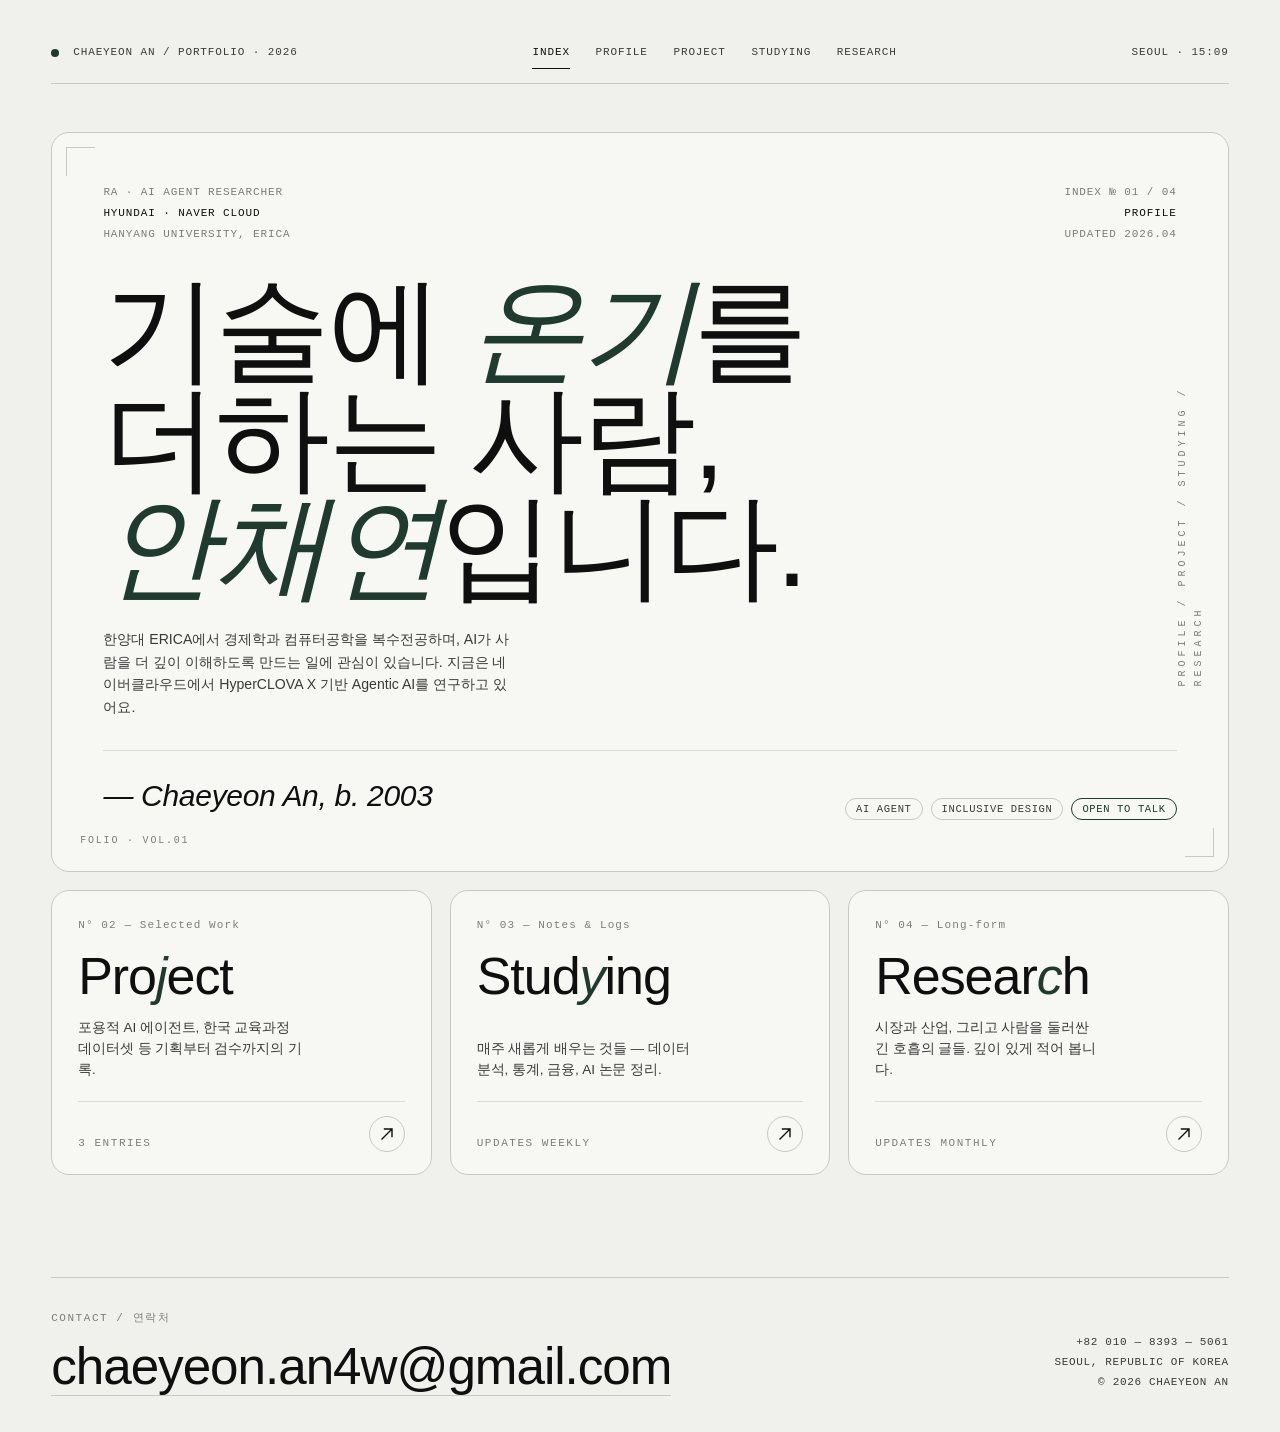
==== index.html @ e46ffd41 "portfolio init" ====
<!doctype html>
<html lang="ko">
<head>
<meta charset="utf-8" />
<meta name="viewport" content="width=device-width, initial-scale=1" />
<title>Chaeyeon An — Portfolio</title>
<link rel="preconnect" href="https://fonts.googleapis.com" />
<link rel="preconnect" href="https://fonts.gstatic.com" crossorigin />
<link href="https://hangeul.pstatic.net/hangeul_static/css/nanum-square.css" rel="stylesheet" />
<link rel="stylesheet" href="styles.css" />
<style>
  /* ─── Hero ─────────────────────────────────────────────── */
  .hero {
    border: 1px solid var(--line);
    background: var(--paper);
    border-radius: var(--r-lg);
    padding: clamp(28px, 4vw, 56px);
    position: relative;
    overflow: hidden;
    min-height: clamp(440px, 62vh, 620px);
    display: grid;
    grid-template-rows: auto 1fr auto;
    gap: 32px;
  }

  .hero-meta {
    display: flex;
    justify-content: space-between;
    align-items: flex-start;
    gap: 24px;
    font-family: var(--mono);
    font-size: 11px;
    letter-spacing: 0.08em;
    text-transform: uppercase;
    color: var(--ink-mute);
  }
  .hero-meta .col { display: flex; flex-direction: column; gap: 4px; }
  .hero-meta .col strong { color: var(--ink); font-weight: 500; }
  .hero-meta .right { text-align: right; }

  .hero-headline {
    font-family: var(--serif);
    font-size: clamp(48px, 9vw, 132px);
    line-height: 0.94;
    letter-spacing: -0.025em;
    color: var(--ink);
    align-self: center;
    max-width: 16ch;
  }
  .hero-headline .it { font-style: italic; color: var(--accent); }
  .hero-headline .small {
    display: block;
    font-family: var(--sans);
    font-size: clamp(13px, 1.1vw, 16px);
    letter-spacing: 0;
    line-height: 1.6;
    color: var(--ink-soft);
    margin-top: 28px;
    max-width: 52ch;
    font-weight: 400;
  }

  .hero-tail {
    display: flex;
    justify-content: space-between;
    align-items: end;
    gap: 24px;
    border-top: 1px solid var(--line-soft);
    padding-top: 22px;
  }
  .hero-tail .name {
    font-family: var(--serif);
    font-style: italic;
    font-size: clamp(20px, 2.5vw, 30px);
    letter-spacing: -0.01em;
  }
  .hero-tail .tags {
    display: flex; gap: 8px; flex-wrap: wrap;
    justify-content: flex-end;
  }

  /* corner decorations */
  .hero::before, .hero::after {
    content: "";
    position: absolute;
    width: 28px; height: 28px;
    border: 1px solid var(--line);
  }
  .hero::before { top: 14px; left: 14px; border-right: none; border-bottom: none; }
  .hero::after { bottom: 14px; right: 14px; border-left: none; border-top: none; }

  /* ─── Cards row ────────────────────────────────────────── */
  .cards {
    margin-top: 18px;
    display: grid;
    grid-template-columns: repeat(3, 1fr);
    gap: 18px;
  }
  @media (max-width: 880px) {
    .cards { grid-template-columns: 1fr; }
  }

  .card {
    border: 1px solid var(--line);
    background: var(--paper);
    border-radius: var(--r-lg);
    padding: 26px 26px 22px;
    min-height: 260px;
    display: grid;
    grid-template-rows: auto 1fr auto;
    gap: 16px;
    position: relative;
    overflow: hidden;
    transition: transform .35s cubic-bezier(.2,.8,.2,1),
                background .35s,
                border-color .35s;
  }
  .card:hover {
    transform: translateY(-3px);
    border-color: var(--ink);
  }
  .card .num {
    font-family: var(--mono);
    font-size: 11px;
    letter-spacing: 0.1em;
    color: var(--ink-mute);
  }
  .card .title {
    font-family: var(--serif);
    font-size: clamp(36px, 4.2vw, 52px);
    line-height: 1;
    letter-spacing: -0.02em;
    color: var(--ink);
  }
  .card .title em { font-style: italic; color: var(--accent); font-weight: 400; }
  .card .desc {
    font-size: 13.5px;
    color: var(--ink-soft);
    line-height: 1.55;
    max-width: 30ch;
  }
  .card .row {
    display: flex; justify-content: space-between; align-items: end;
    border-top: 1px solid var(--line-soft);
    padding-top: 14px;
    margin-top: 4px;
  }

  .card .arrow {
    width: 36px; height: 36px;
    border-radius: 50%;
    border: 1px solid var(--line);
    display: grid; place-items: center;
    transition: background .3s, border-color .3s, color .3s, transform .3s;
  }
  .card:hover .arrow {
    background: var(--ink);
    color: var(--paper);
    border-color: var(--ink);
    transform: rotate(-45deg);
  }

  /* offset hero corner watermark */
  .signature-mark {
    position: absolute;
    bottom: 22px;
    left: 28px;
    font-family: var(--mono);
    font-size: 10px;
    letter-spacing: 0.18em;
    color: var(--ink-mute);
    text-transform: uppercase;
  }

  /* index column on right of hero */
  .hero-index {
    position: absolute;
    right: 22px;
    top: 50%;
    transform: translateY(-50%) rotate(180deg);
    writing-mode: vertical-rl;
    font-family: var(--mono);
    font-size: 10px;
    letter-spacing: 0.4em;
    color: var(--ink-mute);
    text-transform: uppercase;
  }
  @media (max-width: 720px) { .hero-index, .signature-mark { display: none; } }
</style>
</head>
<body>

<div class="shell" data-screen-label="01 Home">

  <header class="topbar reveal">
    <div class="mark">
      <span class="dot"></span>
      <span>Chaeyeon An / Portfolio · 2026</span>
    </div>
    <nav>
      <a href="#" class="active">Index</a>
      <a href="profile.html">Profile</a>
      <a href="project.html">Project</a>
      <a href="studying.html">Studying</a>
      <a href="research.html">Research</a>
    </nav>
    <div data-clock>Seoul · —</div>
  </header>

  <!-- Hero / Profile preview -->
  <section class="hero reveal" aria-label="profile">
    <div class="hero-meta">
      <div class="col">
        <span>RA · AI Agent Researcher</span>
        <strong>Hyundai · Naver Cloud</strong>
        <span>Hanyang University, ERICA</span>
      </div>
      <div class="col right">
        <span>Index № 01 / 04</span>
        <strong>Profile</strong>
        <span>Updated 2026.04</span>
      </div>
    </div>

    <h1 class="hero-headline">
      기술에 <span class="it">온기</span>를<br/>
      더하는 사람,<br/>
      <span class="it">안채연</span>입니다.
      <span class="small">
        한양대 ERICA에서 경제학과 컴퓨터공학을 복수전공하며, AI가 사람을 더 깊이 이해하도록 만드는 일에 관심이 있습니다.
        지금은 네이버클라우드에서 HyperCLOVA X 기반 Agentic AI를 연구하고 있어요.
      </span>
    </h1>

    <div class="hero-tail">
      <div class="name">— Chaeyeon An, b. 2003</div>
      <div class="tags">
        <span class="tag">AI Agent</span>
        <span class="tag">Inclusive Design</span>
        <span class="tag accent">Open to talk</span>
      </div>
    </div>

    <span class="signature-mark">Folio · Vol.01</span>
    <span class="hero-index">Profile / Project / Studying / Research</span>
  </section>

  <!-- 3 cards -->
  <section class="cards" aria-label="sections">
    <a class="card reveal" href="project.html">
      <div class="num">N° 02 — Selected Work</div>
      <h2 class="title">Pro<em>j</em>ect</h2>
      <p class="desc">포용적 AI 에이전트, 한국 교육과정 데이터셋 등 기획부터 검수까지의 기록.</p>
      <div class="row">
        <span class="eyebrow">3 entries</span>
        <span class="arrow" aria-hidden="true">
          <svg width="14" height="14" viewBox="0 0 14 14" fill="none">
            <path d="M2 12L12 2M12 2H4.5M12 2V9.5" stroke="currentColor" stroke-width="1.4" stroke-linecap="square"/>
          </svg>
        </span>
      </div>
    </a>

    <a class="card reveal" href="studying.html" style="transition-delay: .05s">
      <div class="num">N° 03 — Notes &amp; Logs</div>
      <h2 class="title">Stud<em>y</em>ing</h2>
      <p class="desc">매주 새롭게 배우는 것들 — 데이터 분석, 통계, 금융, AI 논문 정리.</p>
      <div class="row">
        <span class="eyebrow">Updates weekly</span>
        <span class="arrow" aria-hidden="true">
          <svg width="14" height="14" viewBox="0 0 14 14" fill="none">
            <path d="M2 12L12 2M12 2H4.5M12 2V9.5" stroke="currentColor" stroke-width="1.4" stroke-linecap="square"/>
          </svg>
        </span>
      </div>
    </a>

    <a class="card reveal" href="research.html" style="transition-delay: .1s">
      <div class="num">N° 04 — Long-form</div>
      <h2 class="title">Resear<em>c</em>h</h2>
      <p class="desc">시장과 산업, 그리고 사람을 둘러싼 긴 호흡의 글들. 깊이 있게 적어 봅니다.</p>
      <div class="row">
        <span class="eyebrow">Updates monthly</span>
        <span class="arrow" aria-hidden="true">
          <svg width="14" height="14" viewBox="0 0 14 14" fill="none">
            <path d="M2 12L12 2M12 2H4.5M12 2V9.5" stroke="currentColor" stroke-width="1.4" stroke-linecap="square"/>
          </svg>
        </span>
      </div>
    </a>
  </section>

  <!-- Footer / Contact -->
  <footer class="foot reveal" id="contact">
    <div>
      <div class="eyebrow">Contact / 연락처</div>
      <div class="contact-block" style="margin-top: 14px;">
        <a href="mailto:chaeyeon.an4w@gmail.com">chaeyeon.an4w@gmail.com</a>
      </div>
    </div>
    <div class="meta">
      <div>+82 010 — 8393 — 5061</div>
      <div>Seoul, Republic of Korea</div>
      <div>© 2026 Chaeyeon An</div>
    </div>
  </footer>

</div>

<script src="scripts.js"></script>
</body>
</html>
---- styles.css ----
/* ============================================================
   Portfolio — Chaeyeon An
   Editorial Minimal · Off-white + Ink + warm accent
   ============================================================ */

:root {
  --bg: #f0f0ed;
  --bg-soft: #e2e2dd;
  --ink: #0f0f0f;
  --ink-soft: #3a3a3a;
  --ink-mute: #7d7d78;
  --line: #c9c9c2;
  --line-soft: #dcdcd5;
  --accent: #1f3a2e;   /* deep forest green */
  --paper: #f7f7f4;

  --serif: "NanumSquare", "NanumSquareRound", sans-serif;
  --sans: "NanumSquare", "NanumSquareRound", -apple-system, BlinkMacSystemFont, sans-serif;
  --mono: "NanumSquare", "NanumSquareRound", ui-monospace, monospace;

  --r-sm: 4px;
  --r-md: 10px;
  --r-lg: 18px;

  --pad: clamp(20px, 4vw, 56px);
  --maxw: 1320px;
}

* { box-sizing: border-box; margin: 0; padding: 0; }

html, body {
  background: var(--bg);
  color: var(--ink);
  font-family: var(--sans);
  font-size: 16px;
  line-height: 1.55;
  -webkit-font-smoothing: antialiased;
  -moz-osx-font-smoothing: grayscale;
  text-rendering: optimizeLegibility;
}

body {
  min-height: 100vh;
  letter-spacing: -0.005em;
}

a { color: inherit; text-decoration: none; }

::selection { background: var(--ink); color: var(--bg); }

/* ─── Layout ───────────────────────────────────────────────── */
.shell {
  max-width: var(--maxw);
  margin: 0 auto;
  padding: clamp(24px, 3.5vw, 40px) var(--pad);
  position: relative;
}

/* ─── Top bar ──────────────────────────────────────────────── */
.topbar {
  display: flex;
  justify-content: space-between;
  align-items: center;
  font-family: var(--mono);
  font-size: 11px;
  letter-spacing: 0.08em;
  text-transform: uppercase;
  color: var(--ink-soft);
  padding-bottom: 18px;
  border-bottom: 1px solid var(--line);
  margin-bottom: clamp(28px, 4vw, 48px);
}

.topbar .mark {
  display: flex;
  gap: 14px;
  align-items: center;
}

.topbar .mark .dot {
  width: 8px; height: 8px;
  background: var(--accent);
  border-radius: 50%;
  display: inline-block;
}

.topbar nav {
  display: flex;
  gap: clamp(14px, 2vw, 28px);
}

.topbar nav a {
  position: relative;
  padding: 4px 0;
  transition: color .2s;
}
.topbar nav a:hover { color: var(--ink); }
.topbar nav a.active { color: var(--ink); }
.topbar nav a.active::after {
  content: "";
  position: absolute;
  inset: auto 0 -4px 0;
  height: 1px;
  background: var(--ink);
}

/* ─── Footer / contact ────────────────────────────────────── */
.foot {
  margin-top: clamp(60px, 8vw, 120px);
  padding-top: 32px;
  border-top: 1px solid var(--line);
  display: grid;
  grid-template-columns: 1fr auto;
  gap: 20px;
  align-items: end;
  font-family: var(--mono);
  font-size: 11px;
  letter-spacing: 0.06em;
  text-transform: uppercase;
  color: var(--ink-soft);
}
.foot .contact-block {
  font-family: var(--serif);
  font-size: clamp(28px, 4vw, 56px);
  line-height: 1;
  text-transform: none;
  letter-spacing: -0.02em;
  color: var(--ink);
  font-weight: 400;
}
.foot .contact-block a {
  border-bottom: 1px solid var(--line);
  transition: border-color .2s;
}
.foot .contact-block a:hover { border-color: var(--accent); }
.foot .meta { text-align: right; line-height: 1.8; }

/* ─── Type utilities ──────────────────────────────────────── */
.eyebrow {
  font-family: var(--mono);
  font-size: 11px;
  letter-spacing: 0.14em;
  text-transform: uppercase;
  color: var(--ink-mute);
}
.eyebrow.dot::before {
  content: "● ";
  color: var(--accent);
  margin-right: 4px;
}

.serif { font-family: var(--serif); font-weight: 400; letter-spacing: -0.015em; }
.italic { font-style: italic; }

h1, h2, h3 { font-weight: 400; }

/* ─── Buttons & links ─────────────────────────────────────── */
.arrow-link {
  display: inline-flex;
  align-items: center;
  gap: 8px;
  font-family: var(--mono);
  font-size: 12px;
  letter-spacing: 0.06em;
  text-transform: uppercase;
  color: var(--ink);
}
.arrow-link .arrow {
  display: inline-block;
  transition: transform .35s cubic-bezier(.2,.8,.2,1);
}
.arrow-link:hover .arrow { transform: translateX(6px); }

/* placeholder image */
.ph {
  background:
    repeating-linear-gradient(135deg, transparent 0 14px, rgba(26,26,26,0.04) 14px 15px),
    var(--bg-soft);
  border: 1px solid var(--line);
  display: flex;
  align-items: center;
  justify-content: center;
  font-family: var(--mono);
  font-size: 11px;
  letter-spacing: 0.08em;
  text-transform: uppercase;
  color: var(--ink-mute);
  text-align: center;
  padding: 16px;
}

/* ─── Tags ────────────────────────────────────────────────── */
.tag {
  display: inline-flex;
  align-items: center;
  height: 22px;
  padding: 0 10px;
  border: 1px solid var(--line);
  border-radius: 999px;
  font-family: var(--mono);
  font-size: 10.5px;
  letter-spacing: 0.06em;
  text-transform: uppercase;
  color: var(--ink-soft);
  background: transparent;
  white-space: nowrap;
}
.tag.solid {
  background: var(--ink);
  color: var(--paper);
  border-color: var(--ink);
}
.tag.accent { color: var(--accent); border-color: var(--accent); }

/* ─── Reveal animation ───────────────────────────────────── */
.reveal {
  opacity: 0;
  transform: translateY(14px);
  transition: opacity .9s ease, transform .9s cubic-bezier(.2,.8,.2,1);
}
.reveal.in { opacity: 1; transform: none; }

/* Reduced motion */
@media (prefers-reduced-motion: reduce) {
  .reveal { opacity: 1; transform: none; transition: none; }
  * { animation: none !important; transition: none !important; }
}

/* ─── Scrollbar (subtle) ─────────────────────────────────── */
* { scrollbar-width: thin; scrollbar-color: var(--line) transparent; }
::-webkit-scrollbar { width: 8px; height: 8px; }
::-webkit-scrollbar-thumb { background: var(--line); border-radius: 999px; }
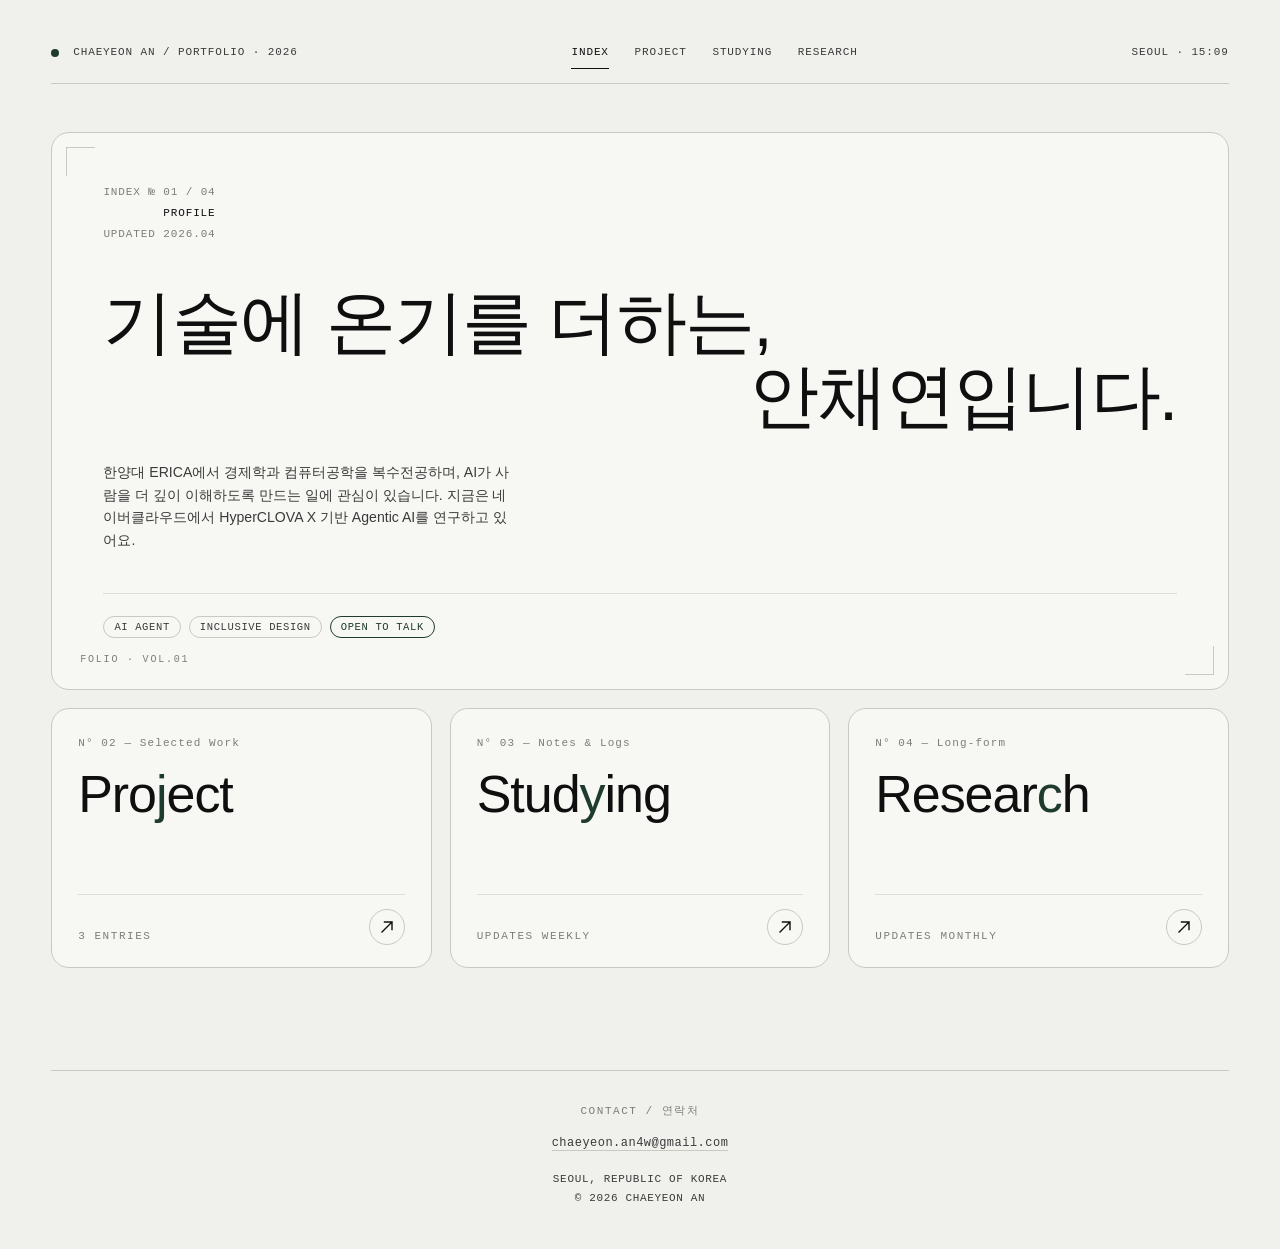
==== commit be42f95f: "remove profile page from nav, fix all italics, update UI and content Co-Authored-By: Claude Sonnet 4" ====
--- a/index.html
+++ b/index.html
@@ -40,14 +40,17 @@
 
   .hero-headline {
     font-family: var(--serif);
-    font-size: clamp(48px, 9vw, 132px);
-    line-height: 0.94;
+    font-size: clamp(32px, 5.5vw, 80px);
+    line-height: 1.05;
     letter-spacing: -0.025em;
     color: var(--ink);
     align-self: center;
-    max-width: 16ch;
-  }
-  .hero-headline .it { font-style: italic; color: var(--accent); }
+    width: 100%;
+  }
+  .hero-headline .line2 {
+    display: block;
+    text-align: right;
+  }
   .hero-headline .small {
     display: block;
     font-family: var(--sans);
@@ -58,6 +61,7 @@
     margin-top: 28px;
     max-width: 52ch;
     font-weight: 400;
+    text-align: left;
   }
 
   .hero-tail {
@@ -70,8 +74,7 @@
   }
   .hero-tail .name {
     font-family: var(--serif);
-    font-style: italic;
-    font-size: clamp(20px, 2.5vw, 30px);
+    font-size: clamp(16px, 1.8vw, 22px);
     letter-spacing: -0.01em;
   }
   .hero-tail .tags {
@@ -132,7 +135,7 @@
     letter-spacing: -0.02em;
     color: var(--ink);
   }
-  .card .title em { font-style: italic; color: var(--accent); font-weight: 400; }
+  .card .title em { font-style: normal; color: var(--accent); font-weight: 400; }
   .card .desc {
     font-size: 13.5px;
     color: var(--ink-soft);
@@ -199,7 +202,7 @@
     </div>
     <nav>
       <a href="#" class="active">Index</a>
-      <a href="profile.html">Profile</a>
+
       <a href="project.html">Project</a>
       <a href="studying.html">Studying</a>
       <a href="research.html">Research</a>
@@ -210,11 +213,6 @@
   <!-- Hero / Profile preview -->
   <section class="hero reveal" aria-label="profile">
     <div class="hero-meta">
-      <div class="col">
-        <span>RA · AI Agent Researcher</span>
-        <strong>Hyundai · Naver Cloud</strong>
-        <span>Hanyang University, ERICA</span>
-      </div>
       <div class="col right">
         <span>Index № 01 / 04</span>
         <strong>Profile</strong>
@@ -223,9 +221,7 @@
     </div>
 
     <h1 class="hero-headline">
-      기술에 <span class="it">온기</span>를<br/>
-      더하는 사람,<br/>
-      <span class="it">안채연</span>입니다.
+      기술에 온기를 더하는,<span class="line2">안채연입니다.</span>
       <span class="small">
         한양대 ERICA에서 경제학과 컴퓨터공학을 복수전공하며, AI가 사람을 더 깊이 이해하도록 만드는 일에 관심이 있습니다.
         지금은 네이버클라우드에서 HyperCLOVA X 기반 Agentic AI를 연구하고 있어요.
@@ -233,7 +229,6 @@
     </h1>
 
     <div class="hero-tail">
-      <div class="name">— Chaeyeon An, b. 2003</div>
       <div class="tags">
         <span class="tag">AI Agent</span>
         <span class="tag">Inclusive Design</span>
@@ -242,7 +237,6 @@
     </div>
 
     <span class="signature-mark">Folio · Vol.01</span>
-    <span class="hero-index">Profile / Project / Studying / Research</span>
   </section>
 
   <!-- 3 cards -->
@@ -250,7 +244,6 @@
     <a class="card reveal" href="project.html">
       <div class="num">N° 02 — Selected Work</div>
       <h2 class="title">Pro<em>j</em>ect</h2>
-      <p class="desc">포용적 AI 에이전트, 한국 교육과정 데이터셋 등 기획부터 검수까지의 기록.</p>
       <div class="row">
         <span class="eyebrow">3 entries</span>
         <span class="arrow" aria-hidden="true">
@@ -264,7 +257,6 @@
     <a class="card reveal" href="studying.html" style="transition-delay: .05s">
       <div class="num">N° 03 — Notes &amp; Logs</div>
       <h2 class="title">Stud<em>y</em>ing</h2>
-      <p class="desc">매주 새롭게 배우는 것들 — 데이터 분석, 통계, 금융, AI 논문 정리.</p>
       <div class="row">
         <span class="eyebrow">Updates weekly</span>
         <span class="arrow" aria-hidden="true">
@@ -278,7 +270,6 @@
     <a class="card reveal" href="research.html" style="transition-delay: .1s">
       <div class="num">N° 04 — Long-form</div>
       <h2 class="title">Resear<em>c</em>h</h2>
-      <p class="desc">시장과 산업, 그리고 사람을 둘러싼 긴 호흡의 글들. 깊이 있게 적어 봅니다.</p>
       <div class="row">
         <span class="eyebrow">Updates monthly</span>
         <span class="arrow" aria-hidden="true">
@@ -299,7 +290,6 @@
       </div>
     </div>
     <div class="meta">
-      <div>+82 010 — 8393 — 5061</div>
       <div>Seoul, Republic of Korea</div>
       <div>© 2026 Chaeyeon An</div>
     </div>
--- a/styles.css
+++ b/styles.css
@@ -109,10 +109,11 @@
   margin-top: clamp(60px, 8vw, 120px);
   padding-top: 32px;
   border-top: 1px solid var(--line);
-  display: grid;
-  grid-template-columns: 1fr auto;
-  gap: 20px;
-  align-items: end;
+  display: flex;
+  flex-direction: column;
+  align-items: center;
+  text-align: center;
+  gap: 16px;
   font-family: var(--mono);
   font-size: 11px;
   letter-spacing: 0.06em;
@@ -120,12 +121,12 @@
   color: var(--ink-soft);
 }
 .foot .contact-block {
-  font-family: var(--serif);
-  font-size: clamp(28px, 4vw, 56px);
-  line-height: 1;
+  font-family: var(--mono);
+  font-size: 12px;
+  line-height: 1.6;
   text-transform: none;
-  letter-spacing: -0.02em;
-  color: var(--ink);
+  letter-spacing: 0.04em;
+  color: var(--ink-soft);
   font-weight: 400;
 }
 .foot .contact-block a {
@@ -133,7 +134,7 @@
   transition: border-color .2s;
 }
 .foot .contact-block a:hover { border-color: var(--accent); }
-.foot .meta { text-align: right; line-height: 1.8; }
+.foot .meta { text-align: center; line-height: 1.8; }
 
 /* ─── Type utilities ──────────────────────────────────────── */
 .eyebrow {
@@ -150,7 +151,7 @@
 }
 
 .serif { font-family: var(--serif); font-weight: 400; letter-spacing: -0.015em; }
-.italic { font-style: italic; }
+.italic { }
 
 h1, h2, h3 { font-weight: 400; }
 
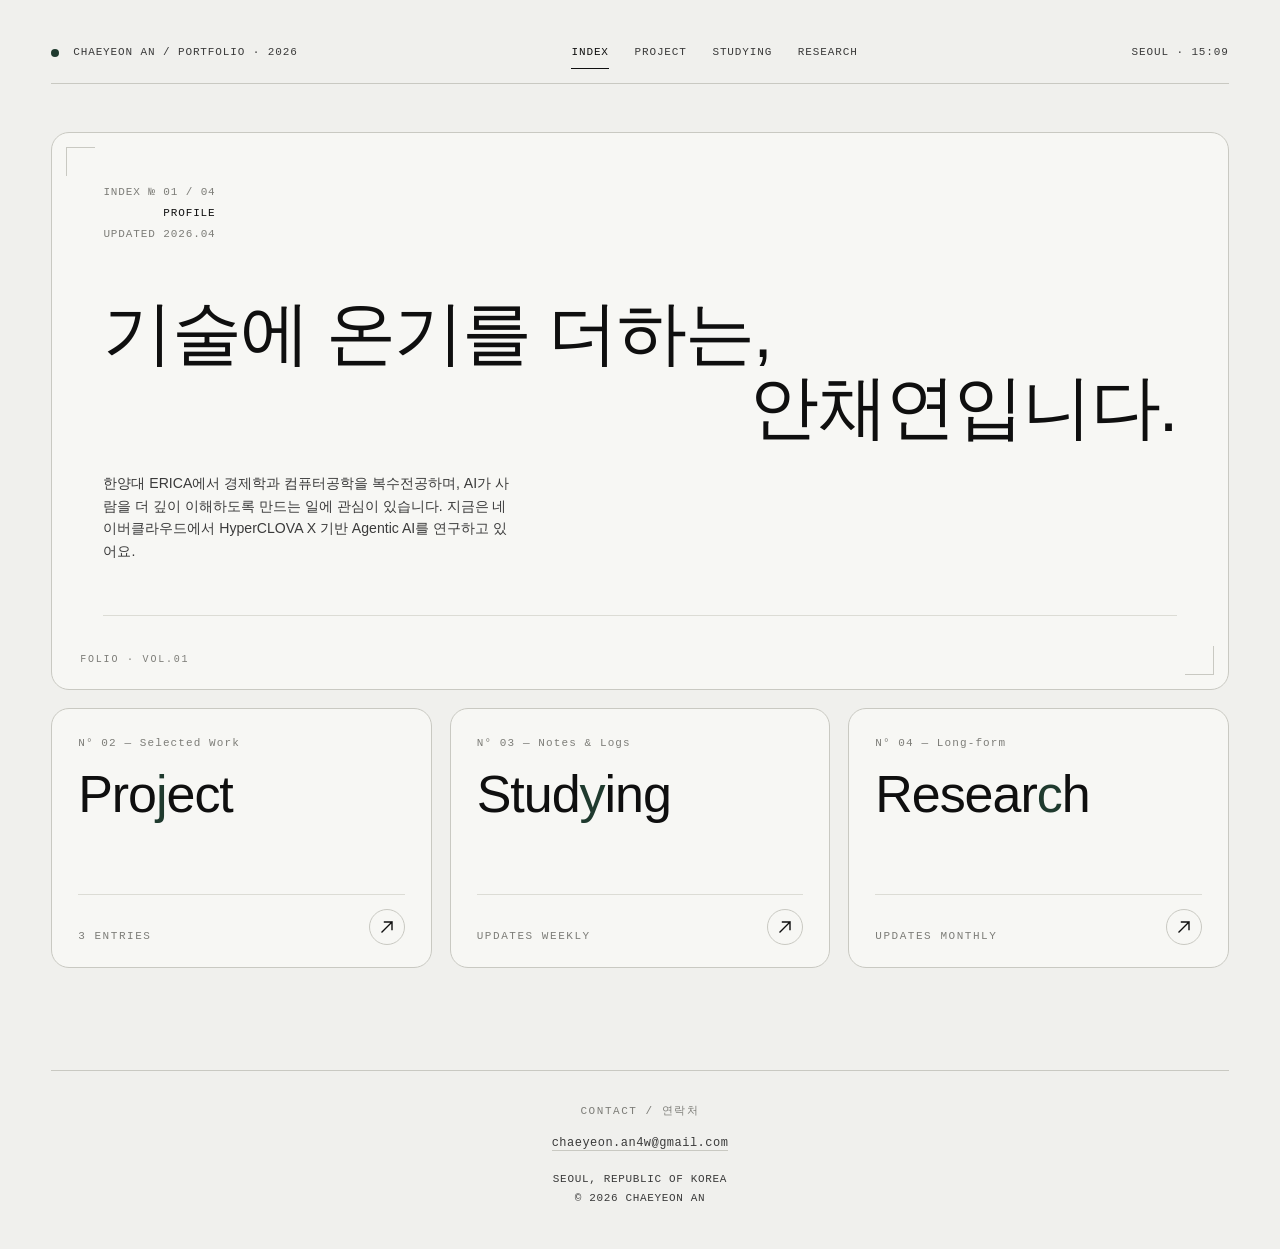
==== commit e05fefe2: "remove hero tags (AI Agent, Inclusive Design, Open to talk) Co-Authored-By: Claude Sonnet 4.6 <norep" ====
--- a/index.html
+++ b/index.html
@@ -228,13 +228,7 @@
       </span>
     </h1>
 
-    <div class="hero-tail">
-      <div class="tags">
-        <span class="tag">AI Agent</span>
-        <span class="tag">Inclusive Design</span>
-        <span class="tag accent">Open to talk</span>
-      </div>
-    </div>
+    <div class="hero-tail"></div>
 
     <span class="signature-mark">Folio · Vol.01</span>
   </section>
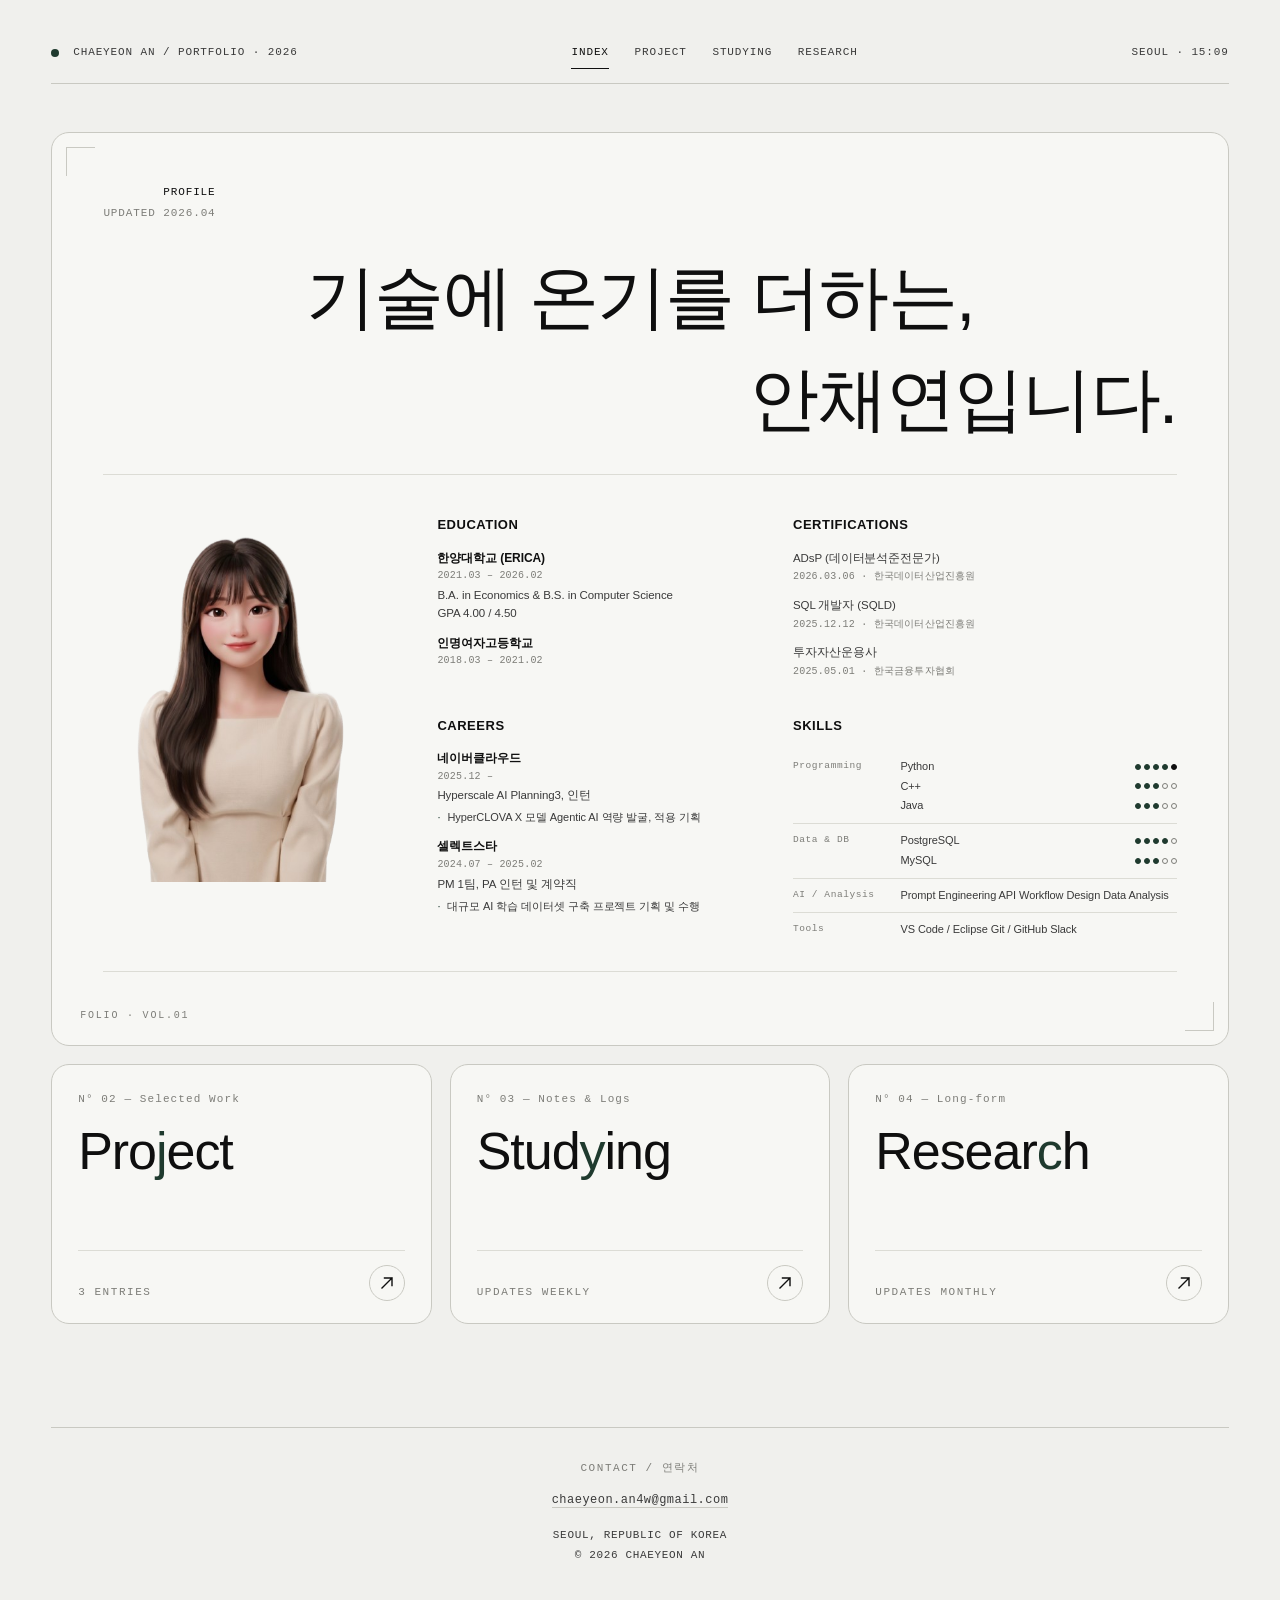
==== commit 7a7238c8: "redesign project page, add photo, update hero layout, accordion list Co-Authored-By: Claude Sonnet 4" ====
--- a/index.html
+++ b/index.html
@@ -19,8 +19,36 @@
     overflow: hidden;
     min-height: clamp(440px, 62vh, 620px);
     display: grid;
-    grid-template-rows: auto 1fr auto;
-    gap: 32px;
+    grid-template-rows: auto auto auto;
+    gap: 24px;
+  }
+  .hero-body {
+    display: flex;
+    flex-direction: column;
+    gap: 24px;
+  }
+  .hero-lower {
+    display: grid;
+    grid-template-columns: clamp(190px, 22vw, 270px) 1fr;
+    gap: 16px;
+    align-items: start;
+    border-top: 1px solid var(--line-soft);
+    padding-top: 20px;
+  }
+  .hero-photo {
+    border-radius: var(--r-md);
+    overflow: hidden;
+    margin-top: 8px;
+  }
+  .hero-photo img {
+    width: 100%;
+    height: auto;
+    display: block;
+    object-fit: cover;
+  }
+  @media (max-width: 720px) {
+    .hero-lower { grid-template-columns: 1fr; }
+    .hero-photo { display: none; }
   }
 
   .hero-meta {
@@ -41,27 +69,116 @@
   .hero-headline {
     font-family: var(--serif);
     font-size: clamp(32px, 5.5vw, 80px);
-    line-height: 1.05;
+    line-height: 1.45;
     letter-spacing: -0.025em;
     color: var(--ink);
     align-self: center;
     width: 100%;
+    text-align: center;
   }
   .hero-headline .line2 {
     display: block;
     text-align: right;
   }
-  .hero-headline .small {
+  /* hero info grid */
+  .hero-info {
+    display: grid;
+    grid-template-columns: repeat(2, 1fr);
+    gap: 24px 20px;
+    padding-top: 20px;
+  }
+  .hero-info > div:nth-child(odd) {
+    padding-left: 48px;
+  }
+  @media (max-width: 600px) {
+    .hero-info { grid-template-columns: 1fr; }
+  }
+  .skills-table { width: 100%; border-collapse: collapse; }
+  .skills-table tr { border-bottom: 1px solid var(--line-soft); }
+  .skills-table tr:last-child { border-bottom: none; }
+  .skills-table td {
+    padding: 7px 0;
+    font-size: 11px;
+    vertical-align: top;
+    line-height: 1.8;
+  }
+  .skills-table .sk-cat {
+    font-family: var(--mono);
+    font-size: 9.5px;
+    letter-spacing: 0.06em;
+    color: var(--ink-mute);
+    white-space: nowrap;
+    padding-right: 14px;
+    width: 28%;
+  }
+  .skills-table .sk-items { color: var(--ink-soft); }
+  .sk-row {
+    display: flex;
+    align-items: center;
+    justify-content: space-between;
+    gap: 10px;
+  }
+  .sk-name { flex: 1; font-size: 11px; color: var(--ink-soft); }
+  .sk-dots {
+    display: flex;
+    gap: 3px;
+    flex-shrink: 0;
+  }
+  .sk-dots span {
+    width: 6px;
+    height: 6px;
+    border-radius: 50%;
+    border: 1px solid var(--ink-mute);
     display: block;
+  }
+  .sk-dots span.on { background: var(--ink); border-color: var(--ink); }
+  .sk-dots span.on.ac { background: var(--accent); border-color: var(--accent); }
+  .info-label {
     font-family: var(--sans);
-    font-size: clamp(13px, 1.1vw, 16px);
-    letter-spacing: 0;
+    font-size: 13px;
+    font-weight: 700;
+    letter-spacing: 0.04em;
+    text-transform: uppercase;
+    color: var(--ink);
+    margin-bottom: 14px;
+  }
+  .info-item { margin-bottom: 12px; }
+  .info-place {
+    font-family: var(--sans);
+    font-size: 12px;
+    font-weight: 700;
+    color: var(--ink);
+    line-height: 1.4;
+  }
+  .info-period {
+    font-family: var(--mono);
+    font-size: 10px;
+    color: var(--ink-mute);
+    letter-spacing: 0.02em;
+    margin: 2px 0 3px;
+  }
+  .info-desc {
+    font-size: 11.5px;
+    color: var(--ink-soft);
+    line-height: 1.55;
+  }
+  .info-bullets {
+    list-style: none;
+    padding: 0;
+    margin: 4px 0 0;
+  }
+  .info-bullets li {
+    font-size: 11px;
+    color: var(--ink-soft);
     line-height: 1.6;
-    color: var(--ink-soft);
-    margin-top: 28px;
-    max-width: 52ch;
-    font-weight: 400;
-    text-align: left;
+    padding-left: 10px;
+    position: relative;
+  }
+  .info-bullets li::before {
+    content: "·";
+    position: absolute;
+    left: 0;
+    color: var(--accent);
   }
 
   .hero-tail {
@@ -214,19 +331,132 @@
   <section class="hero reveal" aria-label="profile">
     <div class="hero-meta">
       <div class="col right">
-        <span>Index № 01 / 04</span>
         <strong>Profile</strong>
         <span>Updated 2026.04</span>
       </div>
     </div>
 
-    <h1 class="hero-headline">
-      기술에 온기를 더하는,<span class="line2">안채연입니다.</span>
-      <span class="small">
-        한양대 ERICA에서 경제학과 컴퓨터공학을 복수전공하며, AI가 사람을 더 깊이 이해하도록 만드는 일에 관심이 있습니다.
-        지금은 네이버클라우드에서 HyperCLOVA X 기반 Agentic AI를 연구하고 있어요.
-      </span>
-    </h1>
+    <div class="hero-body">
+      <h1 class="hero-headline">
+        기술에 온기를 더하는,<span class="line2">안채연입니다.</span>
+      </h1>
+
+      <div class="hero-lower">
+        <div class="hero-photo">
+          <img src="image.png" alt="Chaeyeon An" />
+        </div>
+        <div class="hero-info">
+      <div>
+        <div class="info-label">Education</div>
+        <div class="info-item">
+          <div class="info-place">한양대학교 (ERICA)</div>
+          <div class="info-period">2021.03 – 2026.02</div>
+          <div class="info-desc">B.A. in Economics &amp; B.S. in Computer Science</div>
+          <div class="info-desc">GPA 4.00 / 4.50</div>
+        </div>
+        <div class="info-item">
+          <div class="info-place">인명여자고등학교</div>
+          <div class="info-period">2018.03 – 2021.02</div>
+        </div>
+      </div>
+      <div>
+        <div class="info-label">Certifications</div>
+        <div class="info-item">
+          <div class="info-desc">ADsP (데이터분석준전문가)</div>
+          <div class="info-period">2026.03.06 · 한국데이터산업진흥원</div>
+        </div>
+        <div class="info-item">
+          <div class="info-desc">SQL 개발자 (SQLD)</div>
+          <div class="info-period">2025.12.12 · 한국데이터산업진흥원</div>
+        </div>
+        <div class="info-item">
+          <div class="info-desc">투자자산운용사</div>
+          <div class="info-period">2025.05.01 · 한국금융투자협회</div>
+        </div>
+      </div>
+      <div>
+        <div class="info-label">Careers</div>
+        <div class="info-item">
+          <div class="info-place">네이버클라우드</div>
+          <div class="info-period">2025.12 –</div>
+          <div class="info-desc">Hyperscale AI Planning3, 인턴</div>
+          <ul class="info-bullets">
+            <li>HyperCLOVA X 모델 Agentic AI 역량 발굴, 적용 기획</li>
+          </ul>
+        </div>
+        <div class="info-item">
+          <div class="info-place">셀렉트스타</div>
+          <div class="info-period">2024.07 – 2025.02</div>
+          <div class="info-desc">PM 1팀, PA 인턴 및 계약직</div>
+          <ul class="info-bullets">
+            <li>대규모 AI 학습 데이터셋 구축 프로젝트 기획 및 수행</li>
+          </ul>
+        </div>
+      </div>
+      <div>
+        <div class="info-label">Skills</div>
+        <table class="skills-table">
+          <tr>
+            <td class="sk-cat">Programming</td>
+            <td class="sk-items">
+              <div class="sk-row">
+                <span class="sk-name">Python</span>
+                <div class="sk-dots">
+                  <span class="on ac"></span><span class="on ac"></span><span class="on ac"></span><span class="on ac"></span><span class="on"></span>
+                </div>
+              </div>
+              <div class="sk-row">
+                <span class="sk-name">C++</span>
+                <div class="sk-dots">
+                  <span class="on ac"></span><span class="on ac"></span><span class="on ac"></span><span></span><span></span>
+                </div>
+              </div>
+              <div class="sk-row">
+                <span class="sk-name">Java</span>
+                <div class="sk-dots">
+                  <span class="on ac"></span><span class="on ac"></span><span class="on ac"></span><span></span><span></span>
+                </div>
+              </div>
+            </td>
+          </tr>
+          <tr>
+            <td class="sk-cat">Data &amp; DB</td>
+            <td class="sk-items">
+              <div class="sk-row">
+                <span class="sk-name">PostgreSQL</span>
+                <div class="sk-dots">
+                  <span class="on ac"></span><span class="on ac"></span><span class="on ac"></span><span class="on ac"></span><span></span>
+                </div>
+              </div>
+              <div class="sk-row">
+                <span class="sk-name">MySQL</span>
+                <div class="sk-dots">
+                  <span class="on ac"></span><span class="on ac"></span><span class="on ac"></span><span></span><span></span>
+                </div>
+              </div>
+            </td>
+          </tr>
+          <tr>
+            <td class="sk-cat">AI / Analysis</td>
+            <td class="sk-items">
+              <span>Prompt Engineering</span>
+              <span>API Workflow Design</span>
+              <span>Data Analysis</span>
+            </td>
+          </tr>
+          <tr>
+            <td class="sk-cat">Tools</td>
+            <td class="sk-items">
+              <span>VS Code / Eclipse</span>
+              <span>Git / GitHub</span>
+              <span>Slack</span>
+            </td>
+          </tr>
+        </table>
+      </div>
+        </div><!-- /.hero-info -->
+      </div><!-- /.hero-lower -->
+    </div><!-- /.hero-body -->
 
     <div class="hero-tail"></div>
 
